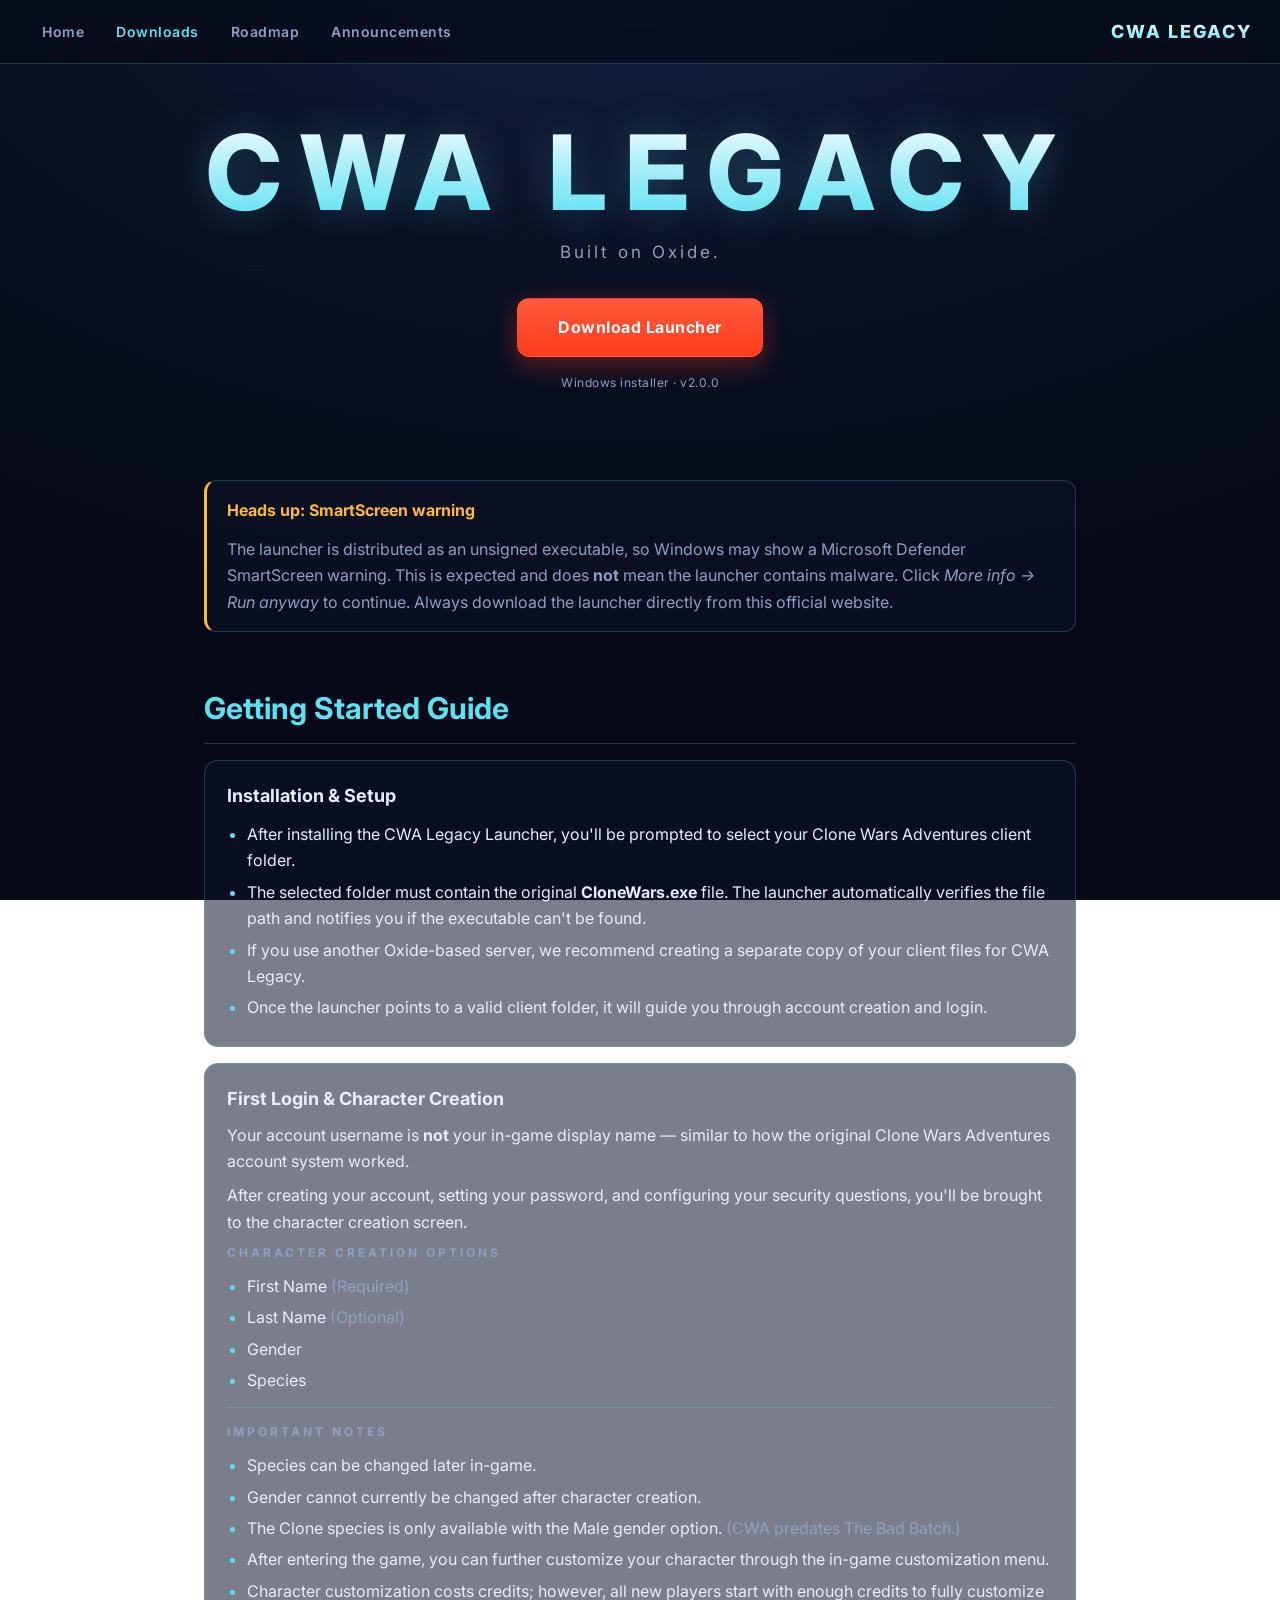
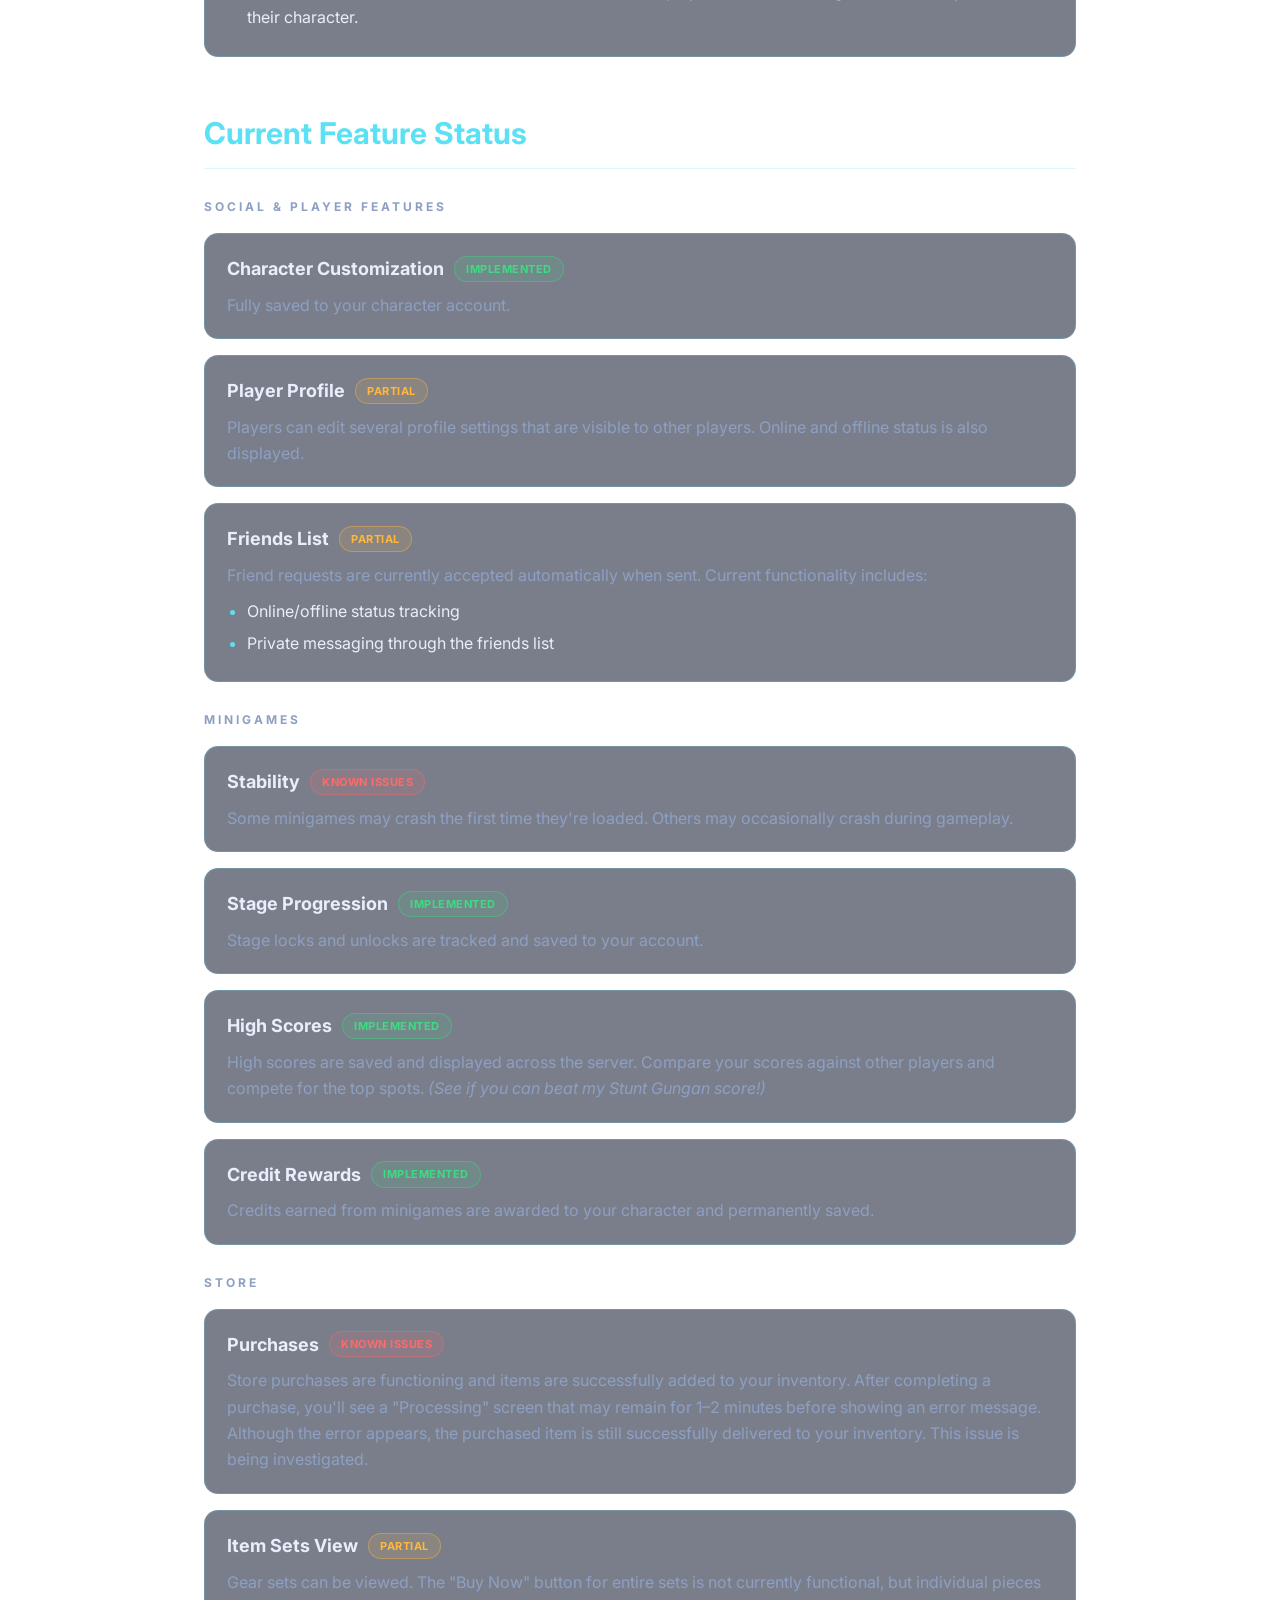
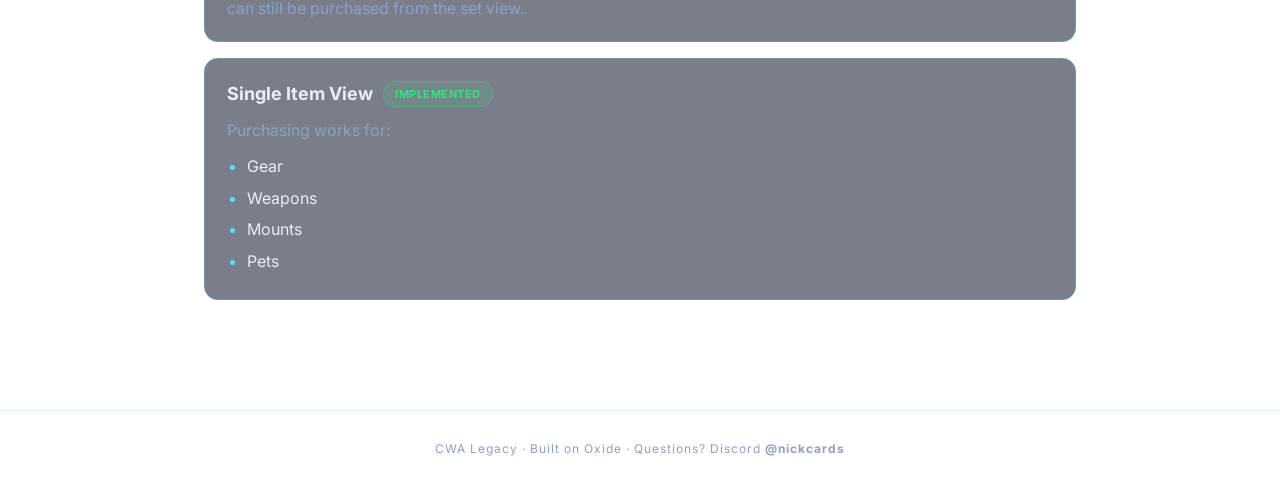
==== downloads/index.html @ 51a1f69b "Add files via upload" ====
<!DOCTYPE html>
<html lang="en">
  <head>
    <meta charset="UTF-8" />
    <meta name="viewport" content="width=device-width, initial-scale=1.0" />
    <title>Download — CWA Legacy</title>
    <meta
      name="description"
      content="Download the CWA Legacy Launcher and follow the getting-started guide to install, create your account, and start playing."
    />
    <link rel="preconnect" href="https://fonts.googleapis.com" />
    <link rel="preconnect" href="https://fonts.gstatic.com" crossorigin />
    <link
      href="https://fonts.googleapis.com/css2?family=Inter:wght@400;600;800&display=swap"
      rel="stylesheet"
    />
    <link rel="stylesheet" href="/styles.css" />
  </head>
  <body>
    <div class="starfield" aria-hidden="true"></div>

    <nav class="nav">
      <div class="nav-links">
        <a href="/">Home</a>
        <a href="/downloads/" class="active">Downloads</a>
        <a href="/roadmap/">Roadmap</a>
        <a href="/announcements/">Announcements</a>
      </div>
      <a class="brand" href="/">CWA LEGACY</a>
    </nav>

    <header class="hero">
      <h1 class="title">CWA LEGACY</h1>
      <p class="tagline">Built on Oxide.</p>
      <a
        class="btn"
        href="https://github.com/nickcards/CWA-Legacy/releases/latest/download/CWA-Legacy-Setup.exe"
        >Download Launcher</a
      >
      <p class="subtext">Windows installer &middot; v2.0.0</p>
    </header>

    <main class="page">
      <div class="notice">
        <h3>Heads up: SmartScreen warning</h3>
        <p class="muted">
          The launcher is distributed as an unsigned executable, so Windows may
          show a Microsoft Defender SmartScreen warning. This is expected and
          does <strong>not</strong> mean the launcher contains malware. Click
          <em>More info → Run anyway</em> to continue. Always download the
          launcher directly from this official website.
        </p>
      </div>

      <section class="section">
        <h2>Getting Started Guide</h2>

        <div class="card">
          <div class="card-head"><h3>Installation &amp; Setup</h3></div>
          <ul class="clean">
            <li>
              After installing the CWA Legacy Launcher, you'll be prompted to
              select your Clone Wars Adventures client folder.
            </li>
            <li>
              The selected folder must contain the original
              <strong>CloneWars.exe</strong> file. The launcher automatically
              verifies the file path and notifies you if the executable can't be
              found.
            </li>
            <li>
              If you use another Oxide-based server, we recommend creating a
              separate copy of your client files for CWA Legacy.
            </li>
            <li>
              Once the launcher points to a valid client folder, it will guide
              you through account creation and login.
            </li>
          </ul>
        </div>

        <div class="card">
          <div class="card-head"><h3>First Login &amp; Character Creation</h3></div>
          <p>
            Your account username is <strong>not</strong> your in-game display
            name — similar to how the original Clone Wars Adventures account
            system worked.
          </p>
          <p>
            After creating your account, setting your password, and configuring
            your security questions, you'll be brought to the character creation
            screen.
          </p>
          <p class="eyebrow" style="margin-bottom: 4px">Character Creation Options</p>
          <ul class="clean">
            <li>First Name <span class="muted">(Required)</span></li>
            <li>Last Name <span class="muted">(Optional)</span></li>
            <li>Gender</li>
            <li>Species</li>
          </ul>
          <hr class="divider" />
          <p class="eyebrow" style="margin-top: 4px; margin-bottom: 4px">Important Notes</p>
          <ul class="clean">
            <li>Species can be changed later in-game.</li>
            <li>Gender cannot currently be changed after character creation.</li>
            <li>
              The Clone species is only available with the Male gender option.
              <span class="muted">(CWA predates The Bad Batch.)</span>
            </li>
            <li>
              After entering the game, you can further customize your character
              through the in-game customization menu.
            </li>
            <li>
              Character customization costs credits; however, all new players
              start with enough credits to fully customize their character.
            </li>
          </ul>
        </div>
      </section>

      <section class="section">
        <h2>Current Feature Status</h2>

        <p class="eyebrow">Social &amp; Player Features</p>

        <div class="card">
          <div class="card-head">
            <h3>Character Customization</h3>
            <span class="badge ok">Implemented</span>
          </div>
          <p class="muted">Fully saved to your character account.</p>
        </div>

        <div class="card">
          <div class="card-head">
            <h3>Player Profile</h3>
            <span class="badge warn">Partial</span>
          </div>
          <p class="muted">
            Players can edit several profile settings that are visible to other
            players. Online and offline status is also displayed.
          </p>
        </div>

        <div class="card">
          <div class="card-head">
            <h3>Friends List</h3>
            <span class="badge warn">Partial</span>
          </div>
          <p class="muted">
            Friend requests are currently accepted automatically when sent.
            Current functionality includes:
          </p>
          <ul class="clean">
            <li>Online/offline status tracking</li>
            <li>Private messaging through the friends list</li>
          </ul>
        </div>

        <p class="eyebrow">Minigames</p>

        <div class="card">
          <div class="card-head">
            <h3>Stability</h3>
            <span class="badge bad">Known Issues</span>
          </div>
          <p class="muted">
            Some minigames may crash the first time they're loaded. Others may
            occasionally crash during gameplay.
          </p>
        </div>

        <div class="card">
          <div class="card-head">
            <h3>Stage Progression</h3>
            <span class="badge ok">Implemented</span>
          </div>
          <p class="muted">
            Stage locks and unlocks are tracked and saved to your account.
          </p>
        </div>

        <div class="card">
          <div class="card-head">
            <h3>High Scores</h3>
            <span class="badge ok">Implemented</span>
          </div>
          <p class="muted">
            High scores are saved and displayed across the server. Compare your
            scores against other players and compete for the top spots.
            <em>(See if you can beat my Stunt Gungan score!)</em>
          </p>
        </div>

        <div class="card">
          <div class="card-head">
            <h3>Credit Rewards</h3>
            <span class="badge ok">Implemented</span>
          </div>
          <p class="muted">
            Credits earned from minigames are awarded to your character and
            permanently saved.
          </p>
        </div>

        <p class="eyebrow">Store</p>

        <div class="card">
          <div class="card-head">
            <h3>Purchases</h3>
            <span class="badge bad">Known Issues</span>
          </div>
          <p class="muted">
            Store purchases are functioning and items are successfully added to
            your inventory. After completing a purchase, you'll see a
            "Processing" screen that may remain for 1–2 minutes before showing an
            error message. Although the error appears, the purchased item is
            still successfully delivered to your inventory. This issue is being
            investigated.
          </p>
        </div>

        <div class="card">
          <div class="card-head">
            <h3>Item Sets View</h3>
            <span class="badge warn">Partial</span>
          </div>
          <p class="muted">
            Gear sets can be viewed. The "Buy Now" button for entire sets is not
            currently functional, but individual pieces can still be purchased
            from the set view.
          </p>
        </div>

        <div class="card">
          <div class="card-head">
            <h3>Single Item View</h3>
            <span class="badge ok">Implemented</span>
          </div>
          <p class="muted">Purchasing works for:</p>
          <ul class="clean">
            <li>Gear</li>
            <li>Weapons</li>
            <li>Mounts</li>
            <li>Pets</li>
          </ul>
        </div>
      </section>
    </main>

    <footer class="footer">
      CWA Legacy &middot; Built on Oxide &middot; Questions? Discord
      <strong>@nickcards</strong>
    </footer>
  </body>
</html>
---- styles.css ----
:root {
  --bg-0: #060a16;
  --bg-1: #0b1226;
  --border: rgba(91, 225, 244, 0.22);
  --holo: #5be1f4;
  --republic: #ff3b1d;
  --text: #e8eefc;
  --muted: #8da0c4;
  --card: rgba(13, 20, 42, 0.55);
  --ok: #3ddc84;
  --warn: #ffb83d;
  --info: #5be1f4;
  --bad: #ff6a6a;
}

* {
  box-sizing: border-box;
}

html,
body {
  margin: 0;
}

body {
  color: var(--text);
  font-family: Inter, "Segoe UI", system-ui, Arial, sans-serif;
  background: radial-gradient(
      1200px 700px at 50% -10%,
      #16224a 0%,
      var(--bg-1) 45%,
      var(--bg-0) 100%
    )
    fixed;
  min-height: 100vh;
  line-height: 1.65;
}

/* Subtle starfield via layered radial dots. */
.starfield {
  position: fixed;
  inset: 0;
  pointer-events: none;
  opacity: 0.5;
  z-index: 0;
  background-image: radial-gradient(1.5px 1.5px at 20% 30%, #ffffff55, transparent),
    radial-gradient(1.5px 1.5px at 70% 60%, #ffffff44, transparent),
    radial-gradient(1px 1px at 40% 80%, #ffffff33, transparent),
    radial-gradient(1px 1px at 85% 25%, #ffffff33, transparent),
    radial-gradient(1.5px 1.5px at 55% 15%, #ffffff22, transparent);
}

/* ---------- Top navigation ---------- */
.nav {
  position: sticky;
  top: 0;
  z-index: 50;
  display: flex;
  align-items: center;
  justify-content: space-between;
  gap: 16px;
  padding: 12px 28px;
  background: rgba(6, 10, 22, 0.72);
  backdrop-filter: blur(10px);
  -webkit-backdrop-filter: blur(10px);
  border-bottom: 1px solid var(--border);
}

.nav-links {
  display: flex;
  gap: 4px;
  flex-wrap: wrap;
}

.nav-links a {
  color: var(--muted);
  text-decoration: none;
  font-weight: 600;
  font-size: 14px;
  letter-spacing: 0.5px;
  padding: 8px 14px;
  border-radius: 8px;
  transition: color 0.15s ease, background 0.15s ease;
}

.nav-links a:hover {
  color: var(--text);
  background: rgba(91, 225, 244, 0.08);
}

.nav-links a.active {
  color: var(--holo);
}

.brand {
  font-weight: 800;
  letter-spacing: 2px;
  font-size: 18px;
  text-decoration: none;
  white-space: nowrap;
  background: linear-gradient(180deg, #ffffff, var(--holo));
  -webkit-background-clip: text;
  background-clip: text;
  color: transparent;
}

/* ---------- Layout ---------- */
.page {
  position: relative;
  z-index: 1;
  max-width: 920px;
  margin: 0 auto;
  padding: 40px 24px 110px;
  animation: rise 0.6s ease-out both;
}

.hero {
  position: relative;
  z-index: 1;
  text-align: center;
  padding: 56px 24px 28px;
  animation: rise 0.6s ease-out both;
}

.title {
  margin: 0;
  font-size: clamp(48px, 12vw, 104px);
  letter-spacing: clamp(6px, 2.2vw, 18px);
  font-weight: 800;
  line-height: 1;
  background: linear-gradient(180deg, #ffffff, var(--holo));
  -webkit-background-clip: text;
  background-clip: text;
  color: transparent;
  text-shadow: 0 0 40px rgba(91, 225, 244, 0.25);
}

.tagline {
  margin: 14px 0 0;
  font-size: clamp(13px, 2.5vw, 17px);
  letter-spacing: 3px;
  color: var(--muted);
}

h1.page-title {
  font-size: clamp(32px, 6vw, 52px);
  font-weight: 800;
  line-height: 1.1;
  margin: 0 0 6px;
  background: linear-gradient(180deg, #ffffff, var(--holo));
  -webkit-background-clip: text;
  background-clip: text;
  color: transparent;
}

.lead {
  font-size: clamp(15px, 2.2vw, 18px);
  color: #c4d2ef;
  max-width: 760px;
}

.hero .lead {
  margin-left: auto;
  margin-right: auto;
}

/* ---------- Sections & cards ---------- */
.section {
  margin-top: 52px;
}

.section > h2 {
  font-size: clamp(22px, 3.5vw, 30px);
  color: var(--holo);
  margin: 0 0 4px;
  padding-bottom: 10px;
  border-bottom: 1px solid var(--border);
}

.eyebrow {
  text-transform: uppercase;
  letter-spacing: 3px;
  font-size: 12px;
  font-weight: 700;
  color: var(--muted);
  margin: 28px 0 8px;
}

.card {
  background: var(--card);
  border: 1px solid var(--border);
  border-radius: 14px;
  padding: 20px 22px;
  margin-top: 16px;
}

.card-head {
  display: flex;
  align-items: center;
  flex-wrap: wrap;
  gap: 10px;
  margin-bottom: 6px;
}

.card h3 {
  margin: 0;
  font-size: 18px;
}

.card p {
  margin: 8px 0 0;
}

p {
  margin: 12px 0 0;
}

ul.clean {
  margin: 10px 0 0;
  padding-left: 20px;
}

ul.clean li {
  margin: 5px 0;
}

ul.clean li::marker {
  color: var(--holo);
}

.muted {
  color: var(--muted);
}

.divider {
  height: 1px;
  background: var(--border);
  border: 0;
  margin: 14px 0;
}

/* ---------- Badges ---------- */
.badge {
  display: inline-block;
  font-size: 11px;
  font-weight: 700;
  padding: 3px 11px;
  border-radius: 999px;
  letter-spacing: 0.5px;
  text-transform: uppercase;
  white-space: nowrap;
}

.badge.ok {
  color: var(--ok);
  background: rgba(61, 220, 132, 0.12);
  border: 1px solid rgba(61, 220, 132, 0.4);
}

.badge.warn {
  color: var(--warn);
  background: rgba(255, 184, 61, 0.12);
  border: 1px solid rgba(255, 184, 61, 0.4);
}

.badge.info {
  color: var(--info);
  background: rgba(91, 225, 244, 0.1);
  border: 1px solid rgba(91, 225, 244, 0.4);
}

.badge.bad {
  color: var(--bad);
  background: rgba(255, 106, 106, 0.12);
  border: 1px solid rgba(255, 106, 106, 0.4);
}

/* ---------- Buttons ---------- */
.btn {
  display: inline-block;
  margin-top: 32px;
  padding: 15px 40px;
  border-radius: 12px;
  border: 1px solid transparent;
  background: linear-gradient(180deg, #ff5a3c, var(--republic));
  color: #fff;
  font-size: 16px;
  font-weight: 700;
  letter-spacing: 0.5px;
  text-decoration: none;
  cursor: pointer;
  box-shadow: 0 8px 26px rgba(255, 59, 29, 0.35);
  transition: transform 0.08s ease, box-shadow 0.15s ease;
}

.btn:hover {
  box-shadow: 0 10px 34px rgba(255, 59, 29, 0.55);
}

.btn:active {
  transform: translateY(1px);
}

.btn.ghost {
  background: transparent;
  border: 1px solid var(--border);
  color: var(--text);
  box-shadow: none;
}

.btn.ghost:hover {
  background: rgba(91, 225, 244, 0.08);
  box-shadow: none;
}

.btn-row {
  display: flex;
  gap: 14px;
  flex-wrap: wrap;
  justify-content: center;
  margin-top: 24px;
}

.btn-row .btn {
  margin-top: 0;
}

.subtext {
  margin: 16px 0 0;
  font-size: 12px;
  letter-spacing: 0.5px;
  color: var(--muted);
}

/* ---------- Highlight / notice banners ---------- */
.pill {
  display: inline-flex;
  align-items: center;
  gap: 8px;
  padding: 6px 16px;
  border-radius: 999px;
  font-size: 13px;
  font-weight: 700;
  letter-spacing: 1px;
  text-transform: uppercase;
  color: var(--ok);
  background: rgba(61, 220, 132, 0.1);
  border: 1px solid rgba(61, 220, 132, 0.4);
  text-decoration: none;
}

.pill .dot {
  width: 8px;
  height: 8px;
  border-radius: 50%;
  background: var(--ok);
  box-shadow: 0 0 10px var(--ok);
}

.notice {
  margin-top: 20px;
  padding: 16px 20px;
  border-radius: 12px;
  border: 1px solid var(--border);
  background: var(--card);
  border-left: 3px solid var(--warn);
}

.notice.alpha {
  border-left-color: var(--info);
}

.notice h3 {
  margin: 0 0 4px;
  font-size: 16px;
  color: var(--warn);
}

.notice.alpha h3 {
  color: var(--info);
}

/* ---------- Footer ---------- */
.footer {
  position: relative;
  z-index: 1;
  text-align: center;
  padding: 28px 16px 36px;
  font-size: 12px;
  letter-spacing: 1px;
  color: var(--muted);
  border-top: 1px solid var(--border);
}

.footer a {
  color: var(--holo);
  text-decoration: none;
}

@keyframes rise {
  from {
    opacity: 0;
    transform: translateY(12px);
  }
  to {
    opacity: 1;
    transform: translateY(0);
  }
}

@media (max-width: 560px) {
  .nav {
    padding: 10px 16px;
  }
  .nav-links a {
    padding: 6px 10px;
    font-size: 13px;
  }
  .brand {
    font-size: 15px;
  }
}
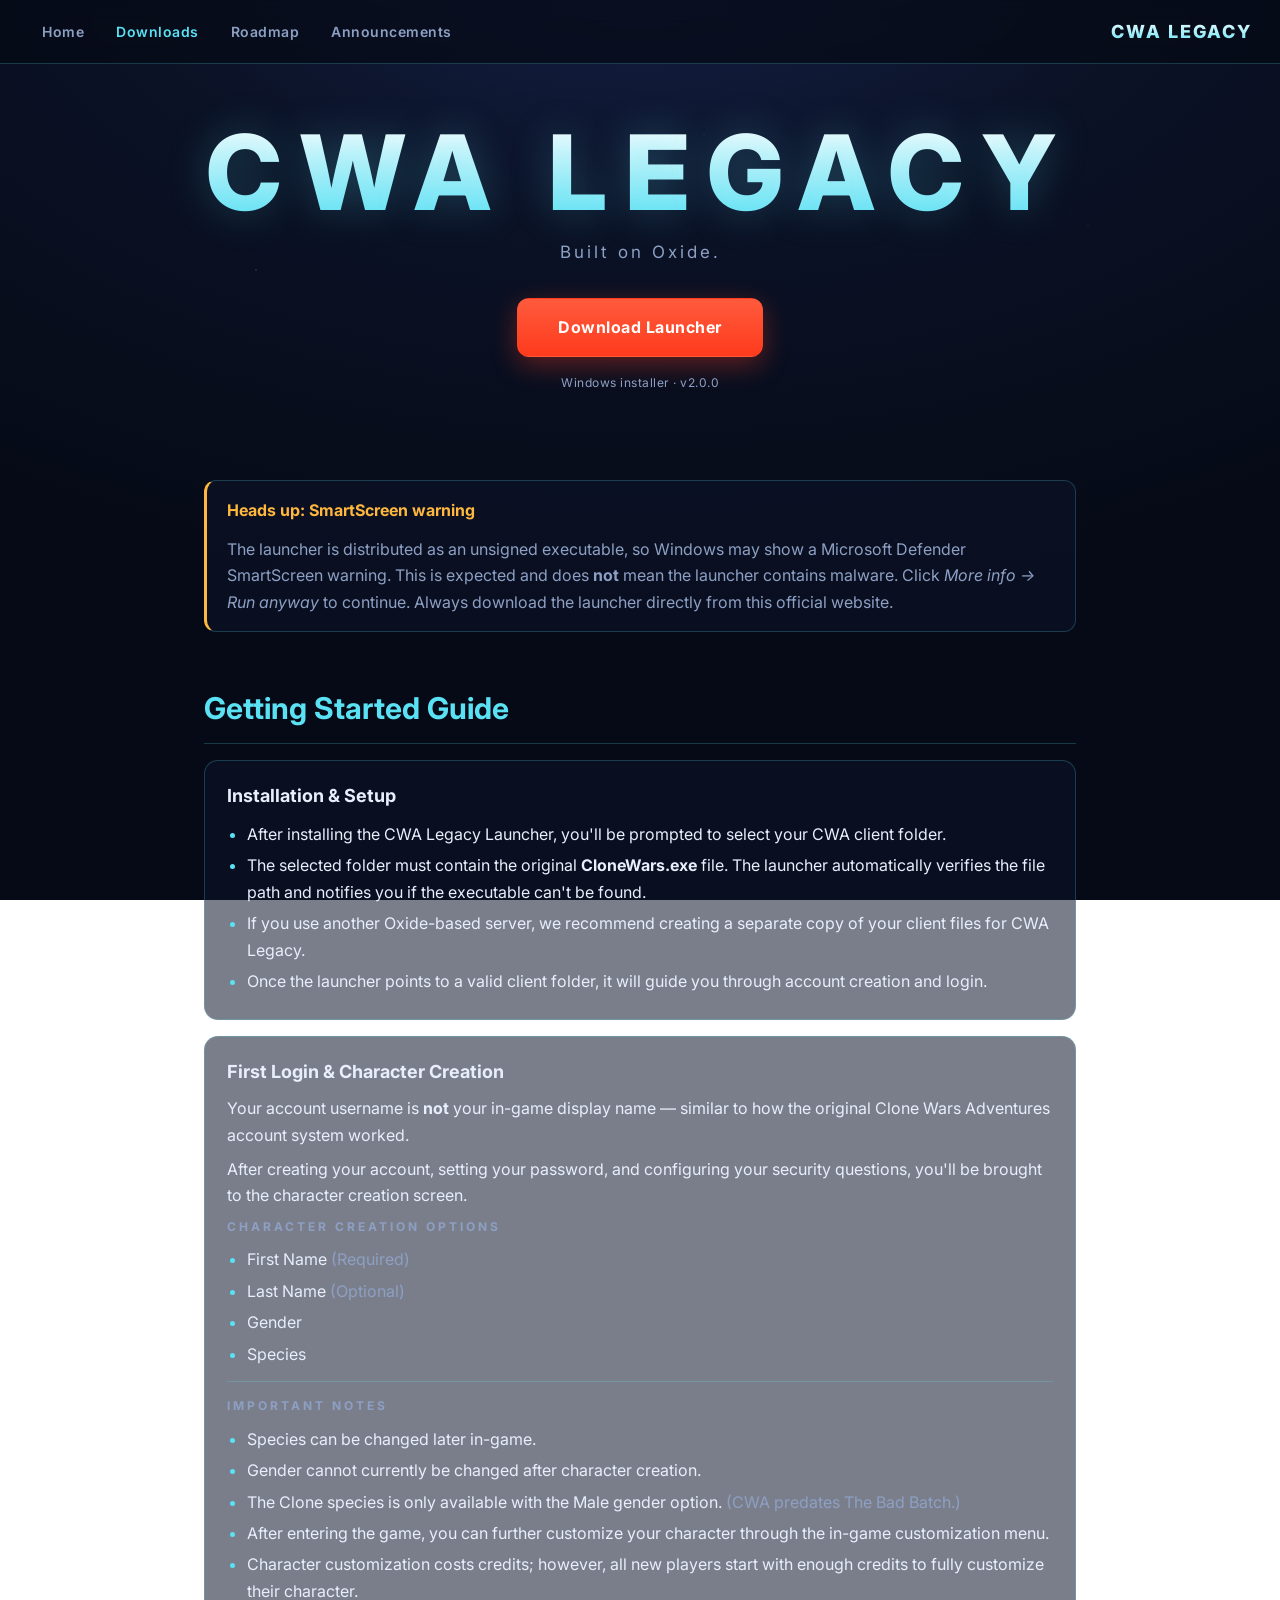
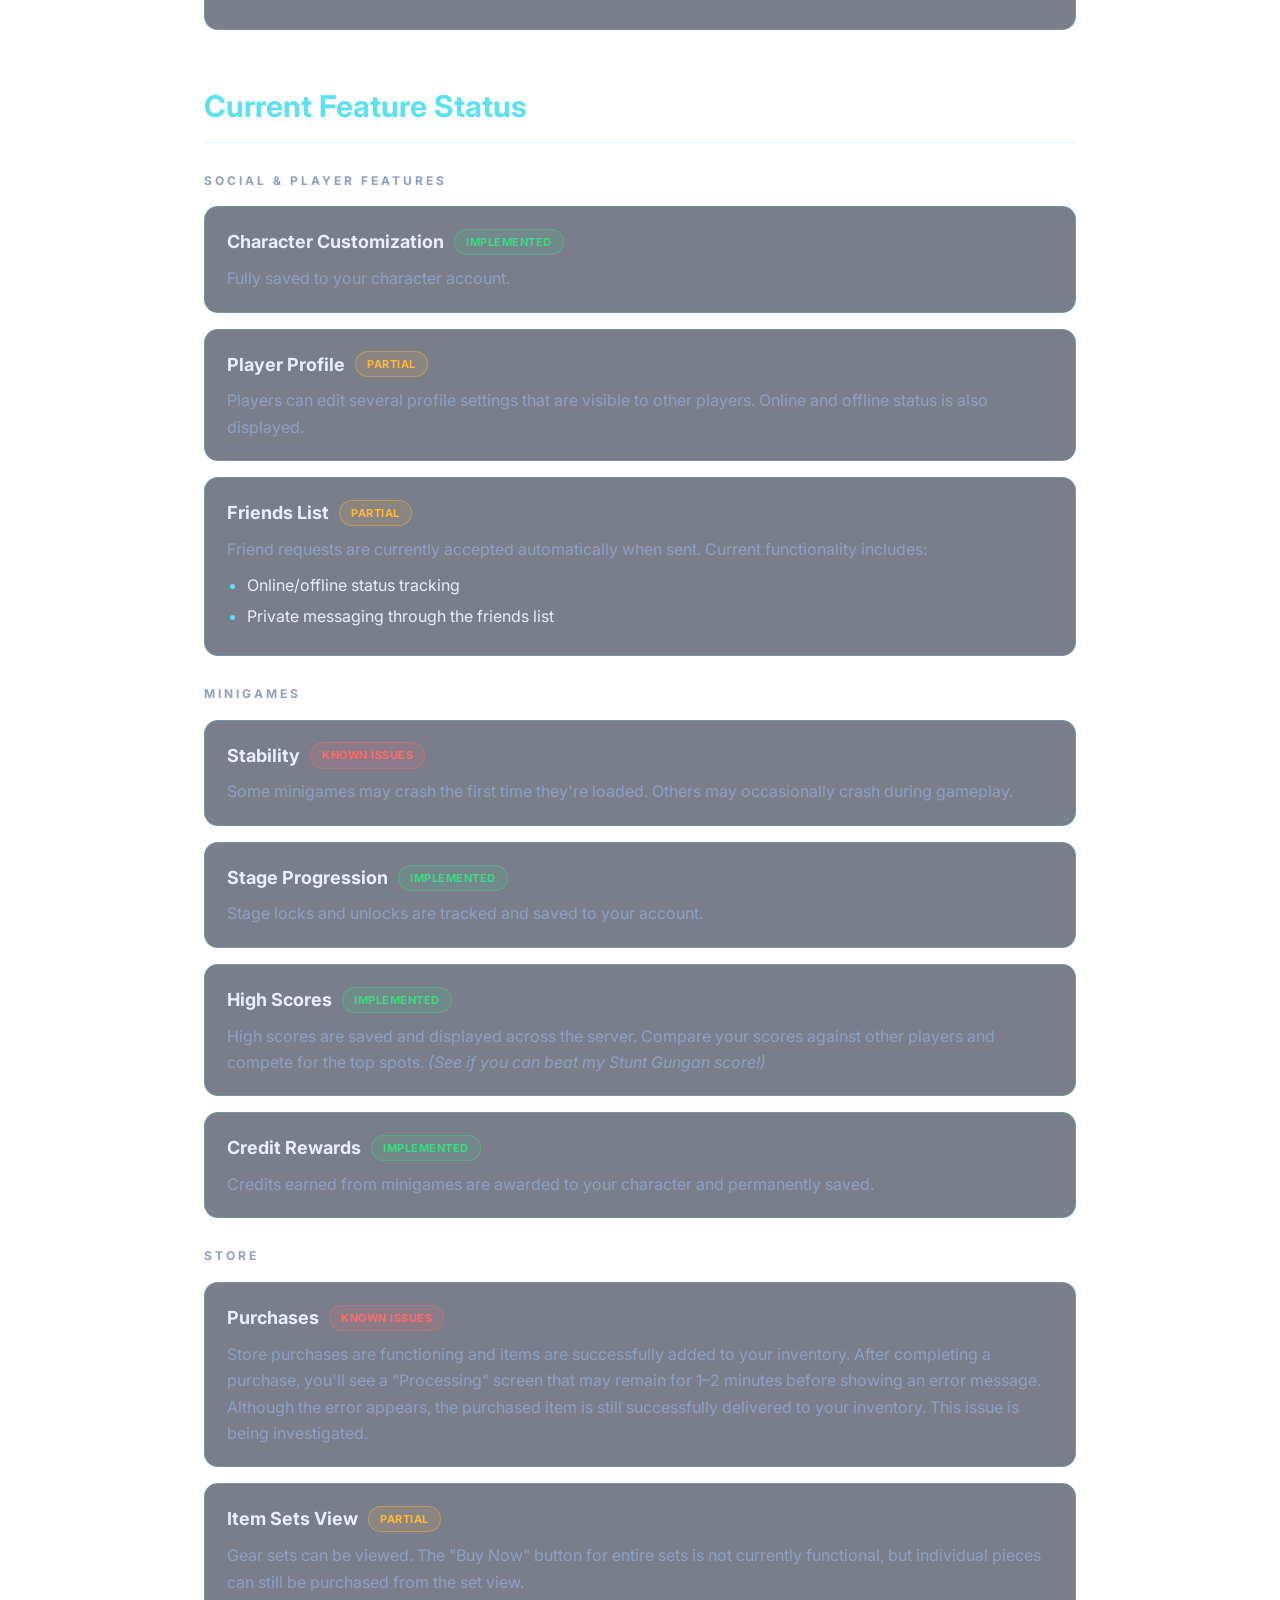
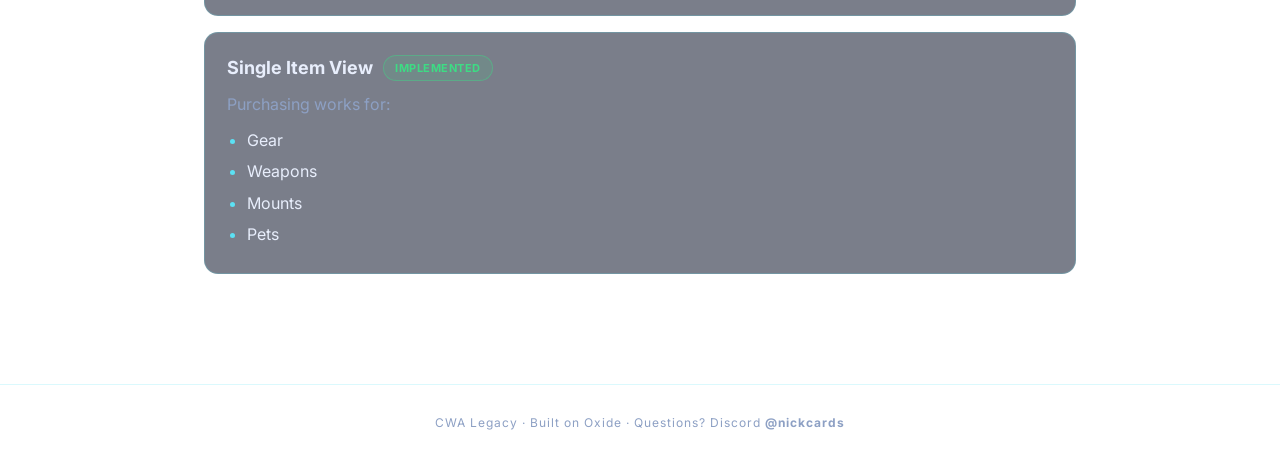
==== commit d3a95072: "Update index.html" ====
--- a/downloads/index.html
+++ b/downloads/index.html
@@ -60,7 +60,7 @@
           <ul class="clean">
             <li>
               After installing the CWA Legacy Launcher, you'll be prompted to
-              select your Clone Wars Adventures client folder.
+              select your CWA client folder.
             </li>
             <li>
               The selected folder must contain the original
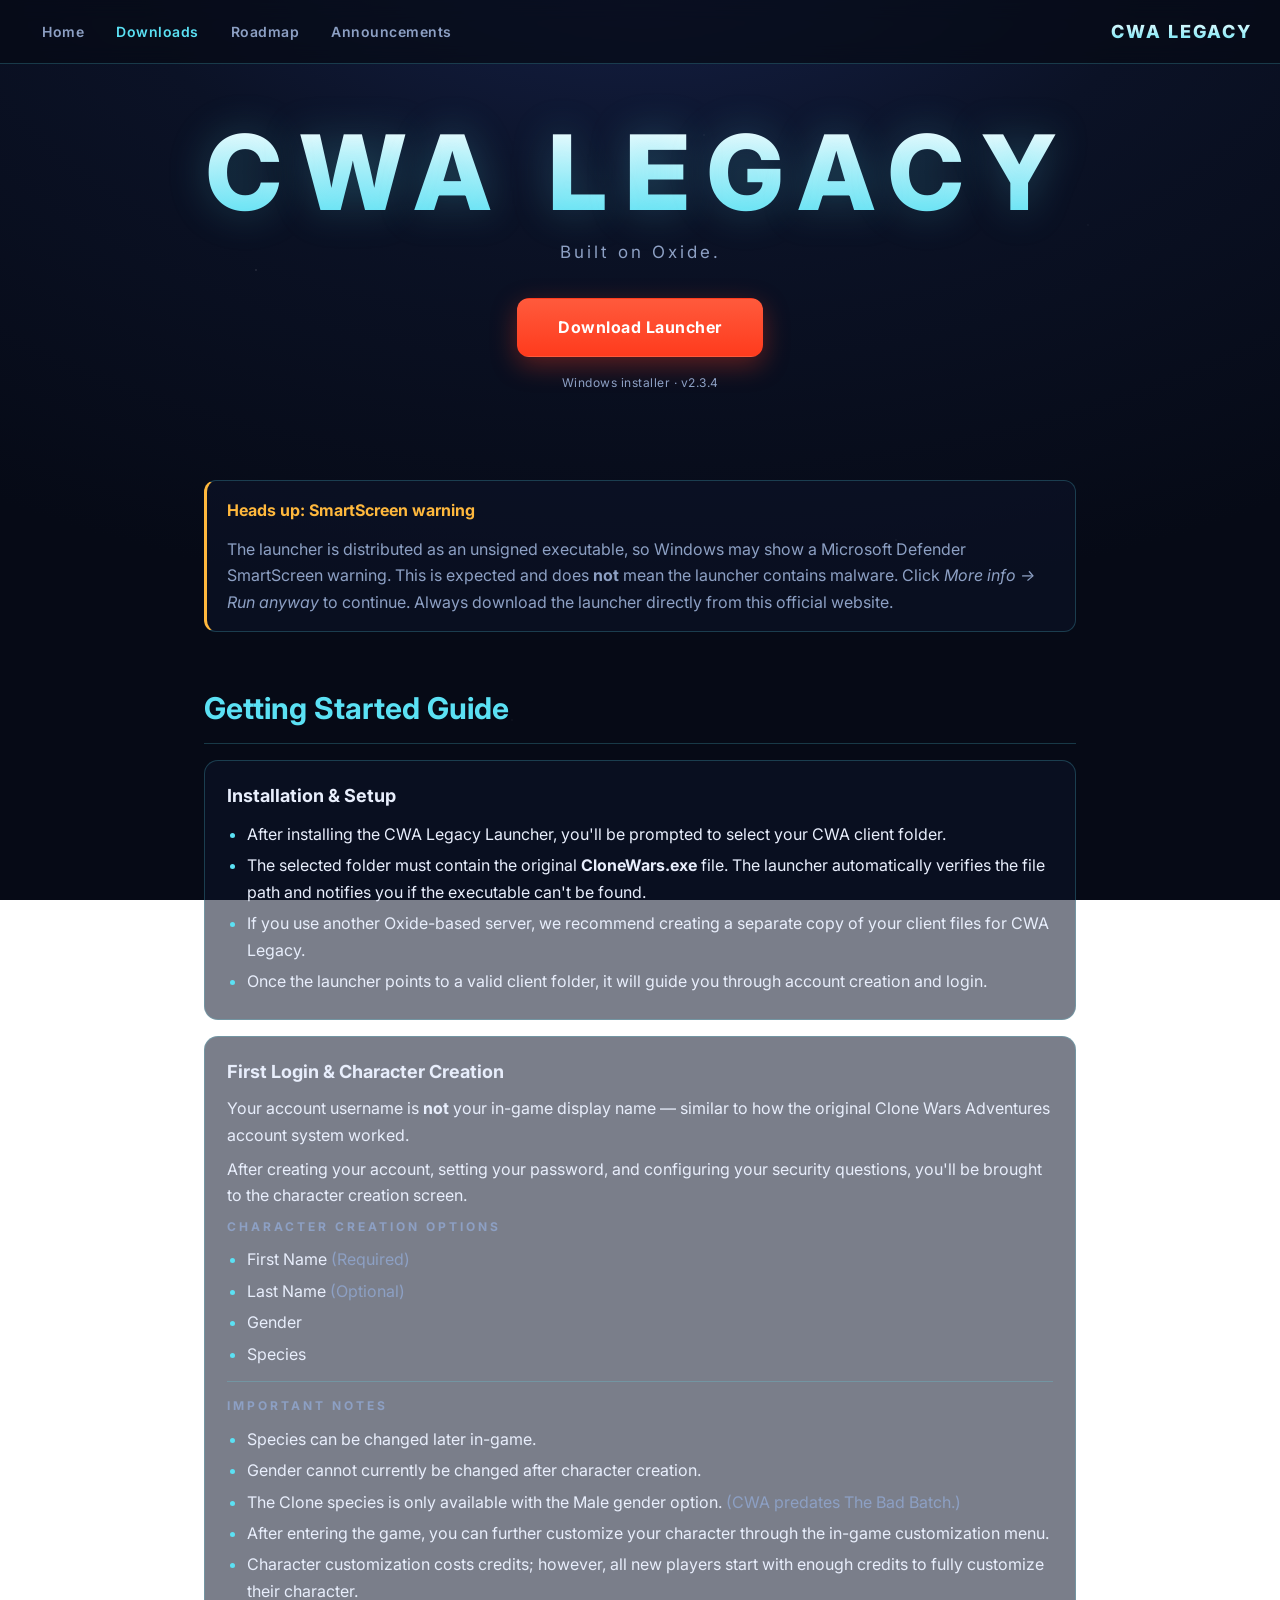
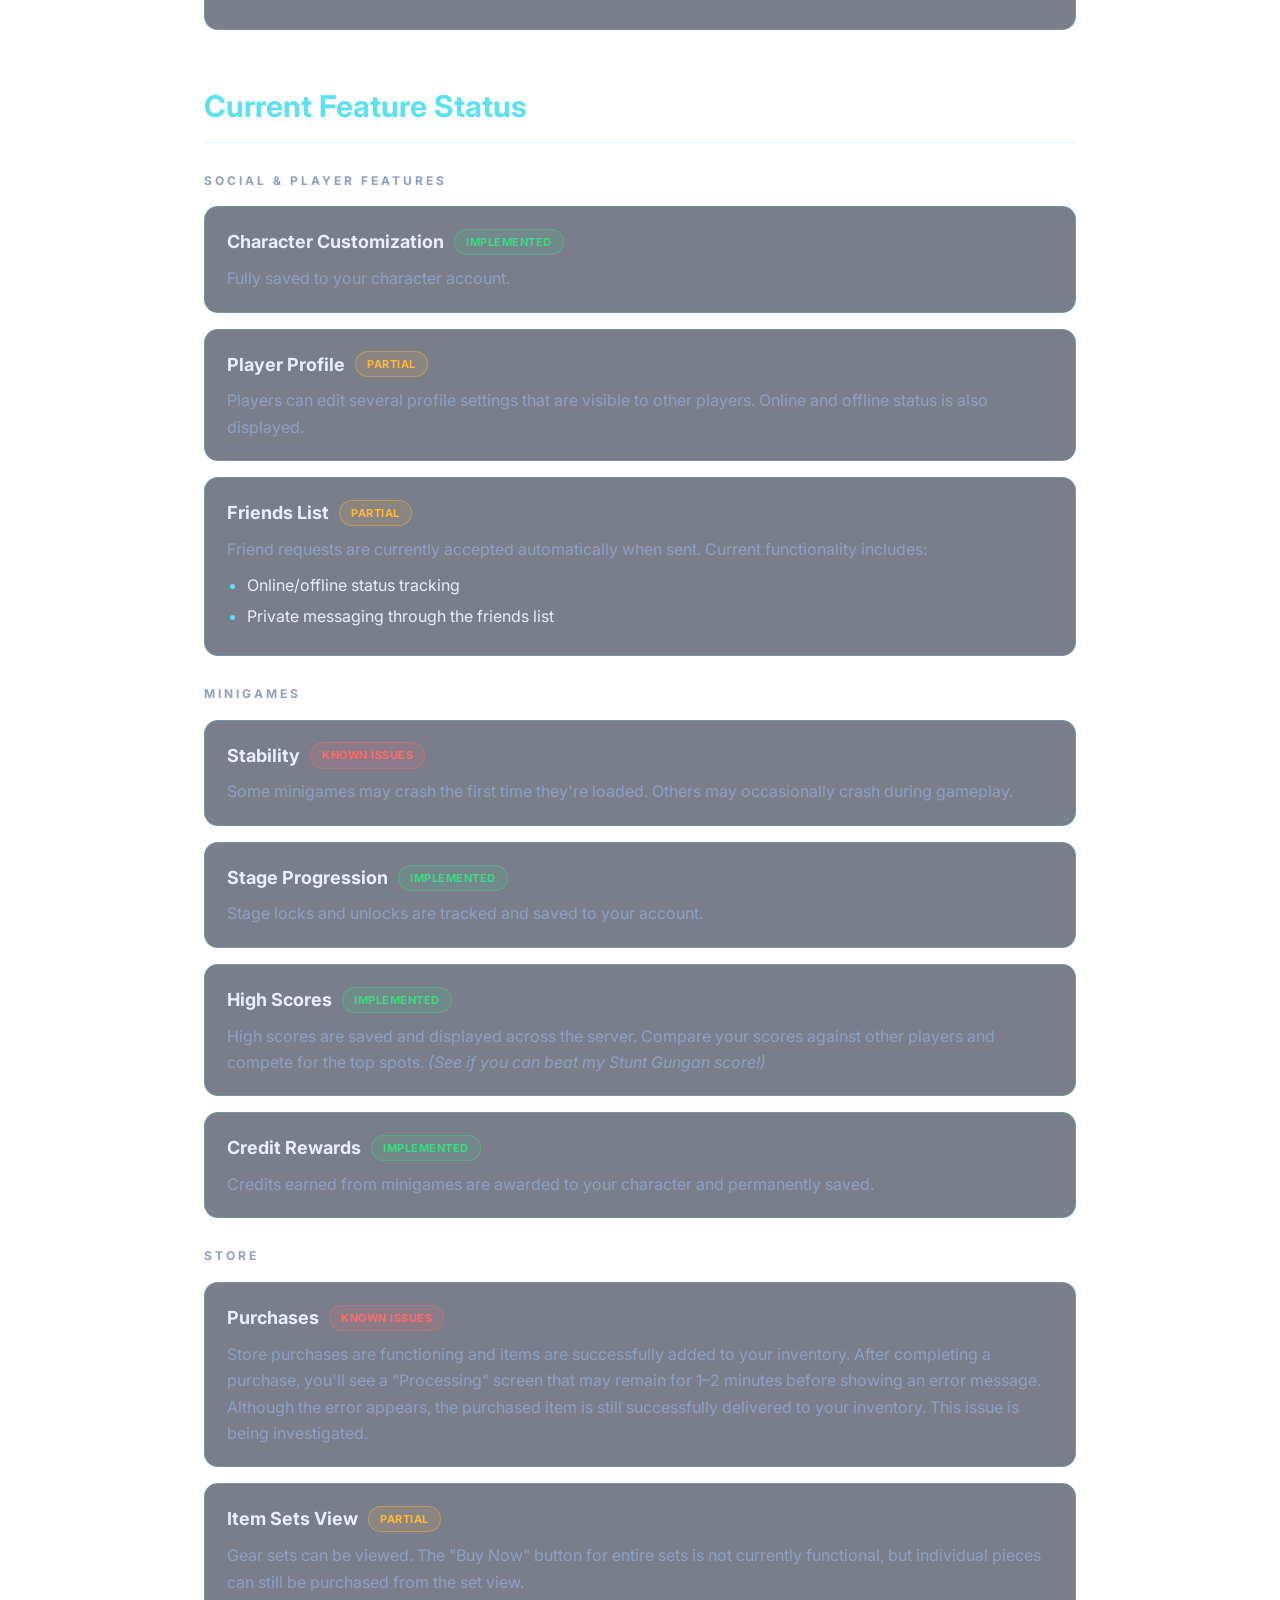
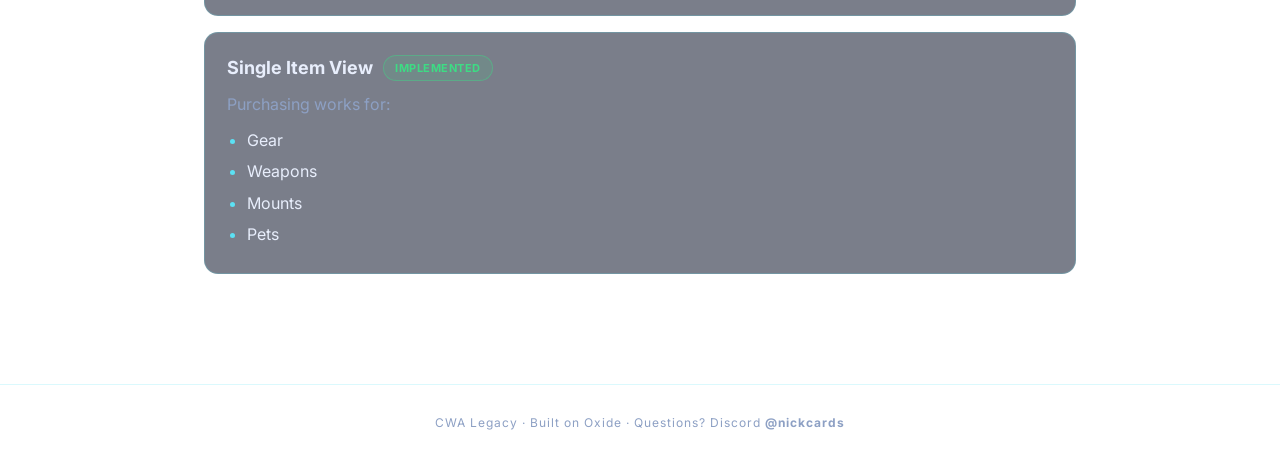
==== commit 3b7ec570: "Update index.html" ====
--- a/downloads/index.html
+++ b/downloads/index.html
@@ -37,7 +37,7 @@
         href="https://github.com/nickcards/CWA-Legacy/releases/latest/download/CWA-Legacy-Setup.exe"
         >Download Launcher</a
       >
-      <p class="subtext">Windows installer &middot; v2.0.0</p>
+      <p class="subtext">Windows installer &middot; v2.3.4</p>
     </header>
 
     <main class="page">
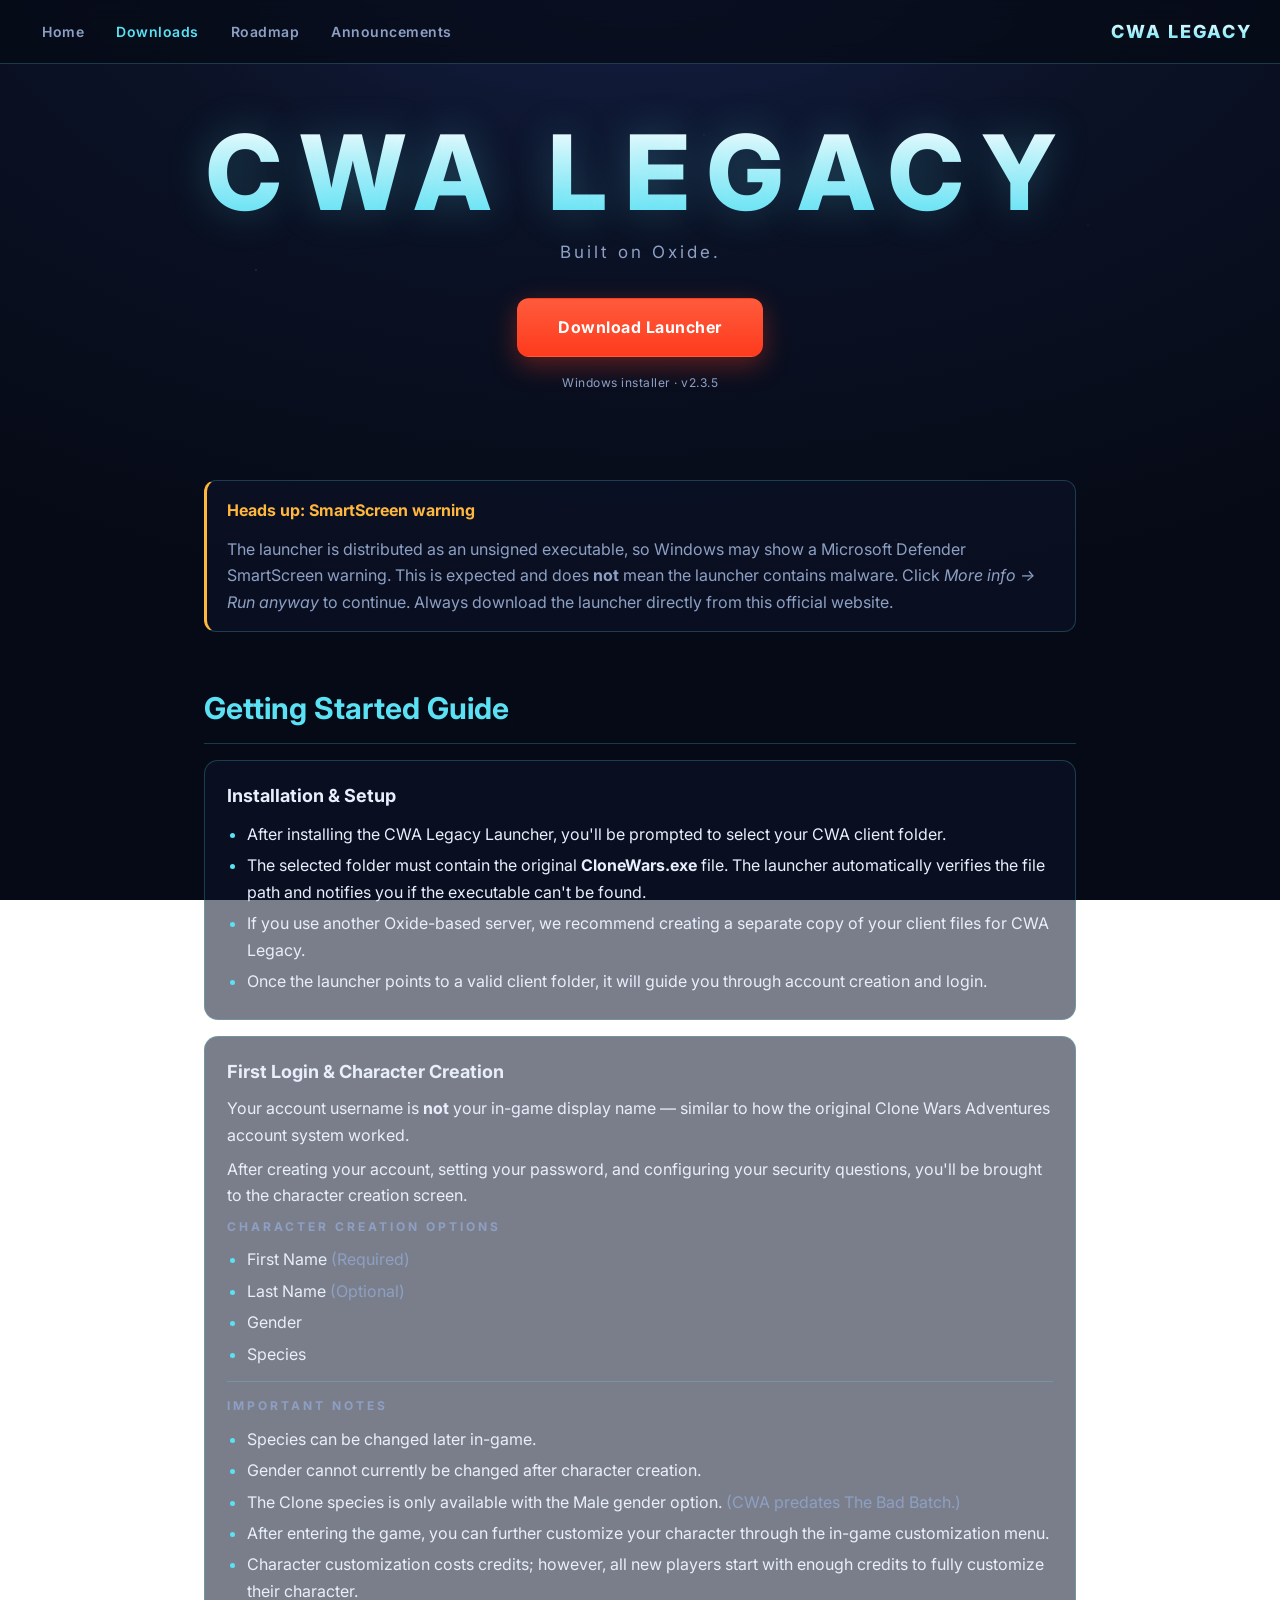
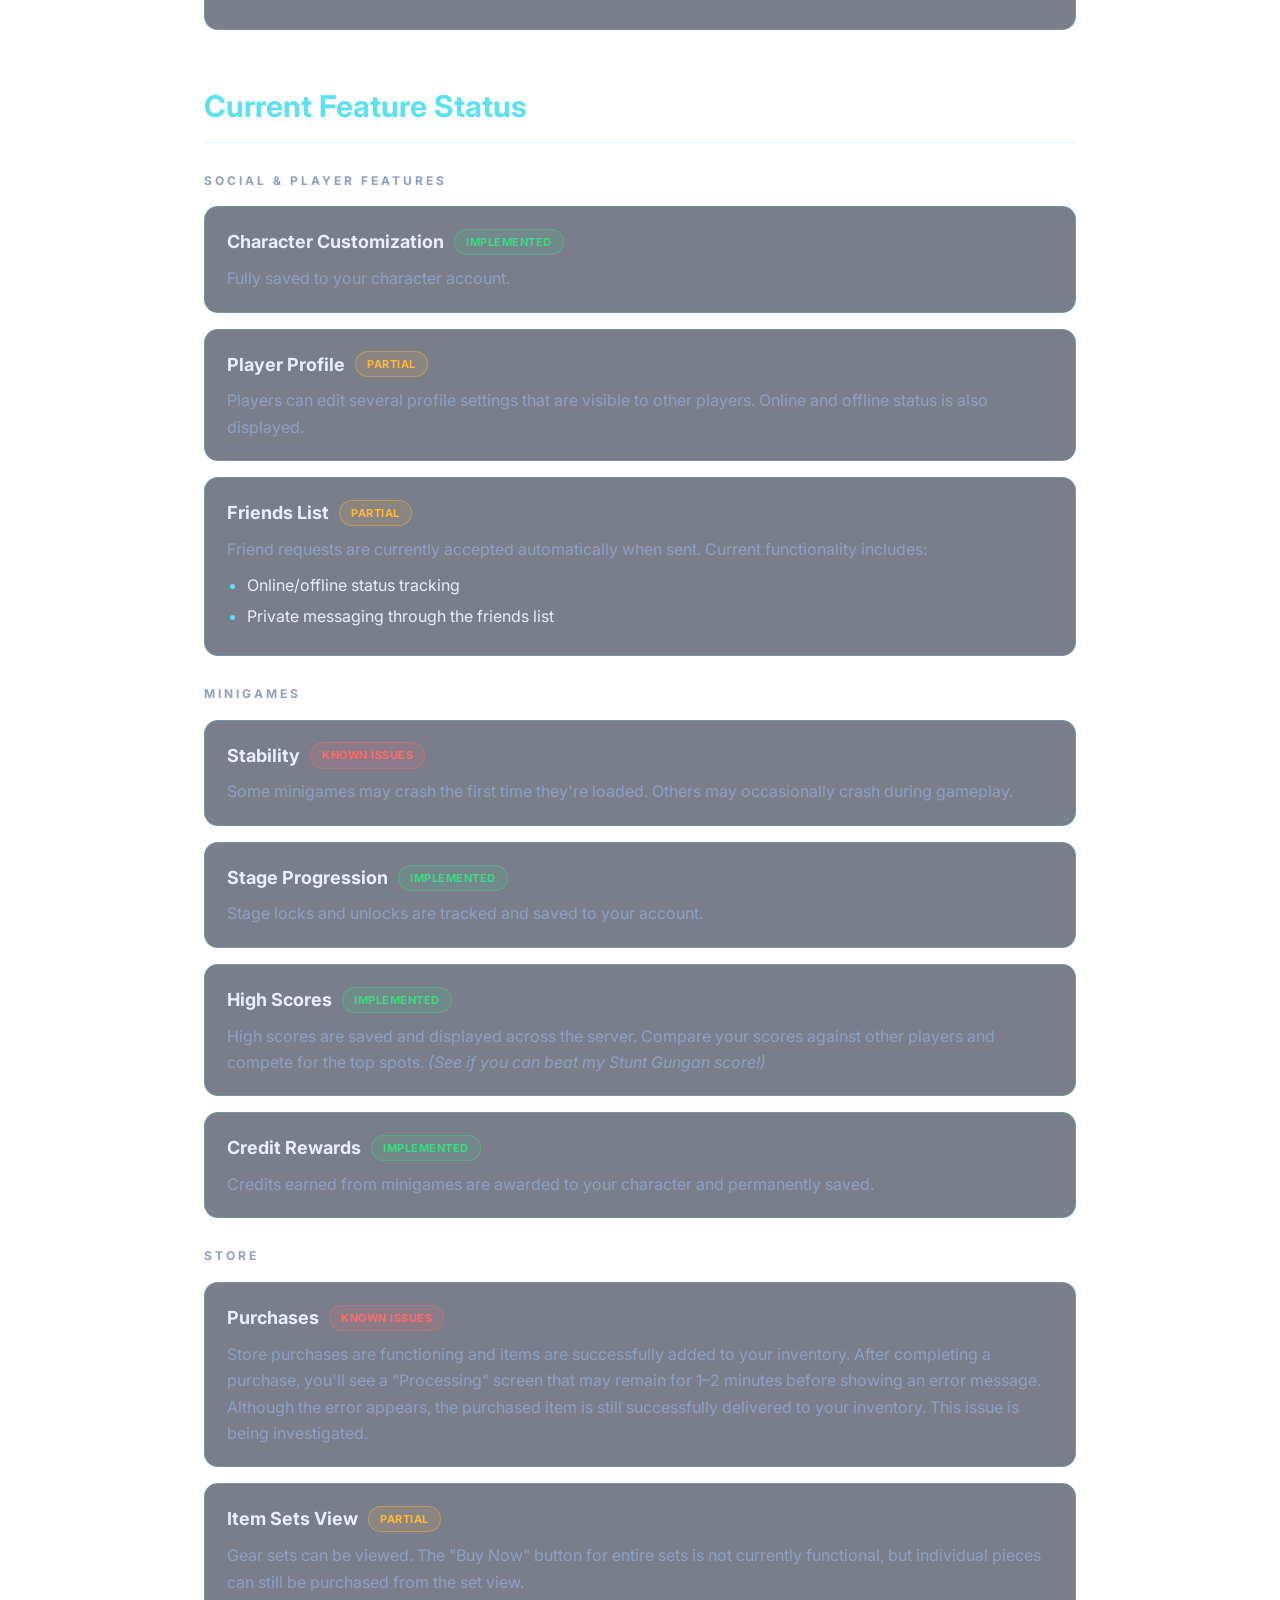
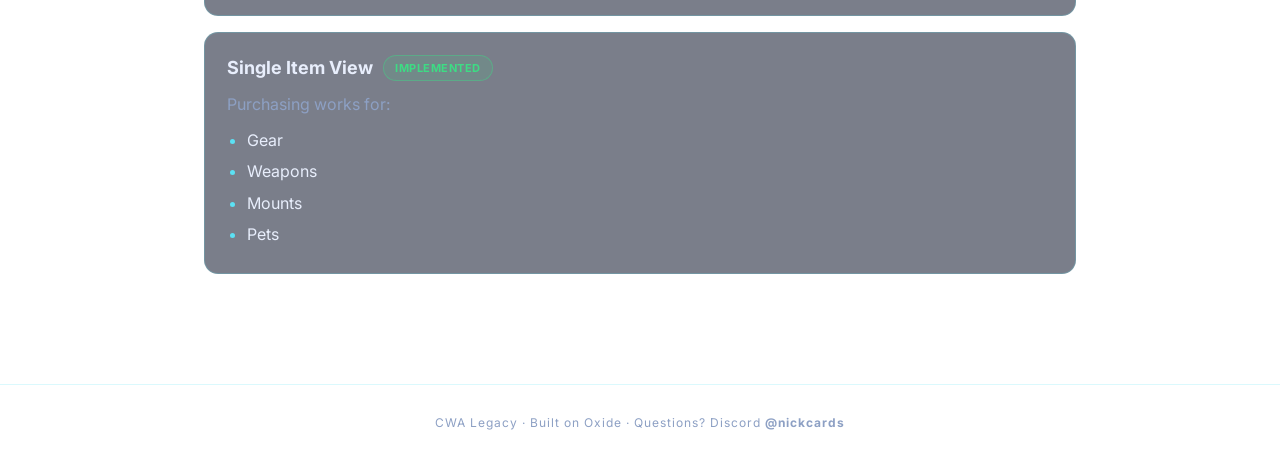
==== commit f8becc9f: "Update index.html" ====
--- a/downloads/index.html
+++ b/downloads/index.html
@@ -37,7 +37,7 @@
         href="https://github.com/nickcards/CWA-Legacy/releases/latest/download/CWA-Legacy-Setup.exe"
         >Download Launcher</a
       >
-      <p class="subtext">Windows installer &middot; v2.3.4</p>
+      <p class="subtext">Windows installer &middot; v2.3.5</p>
     </header>
 
     <main class="page">
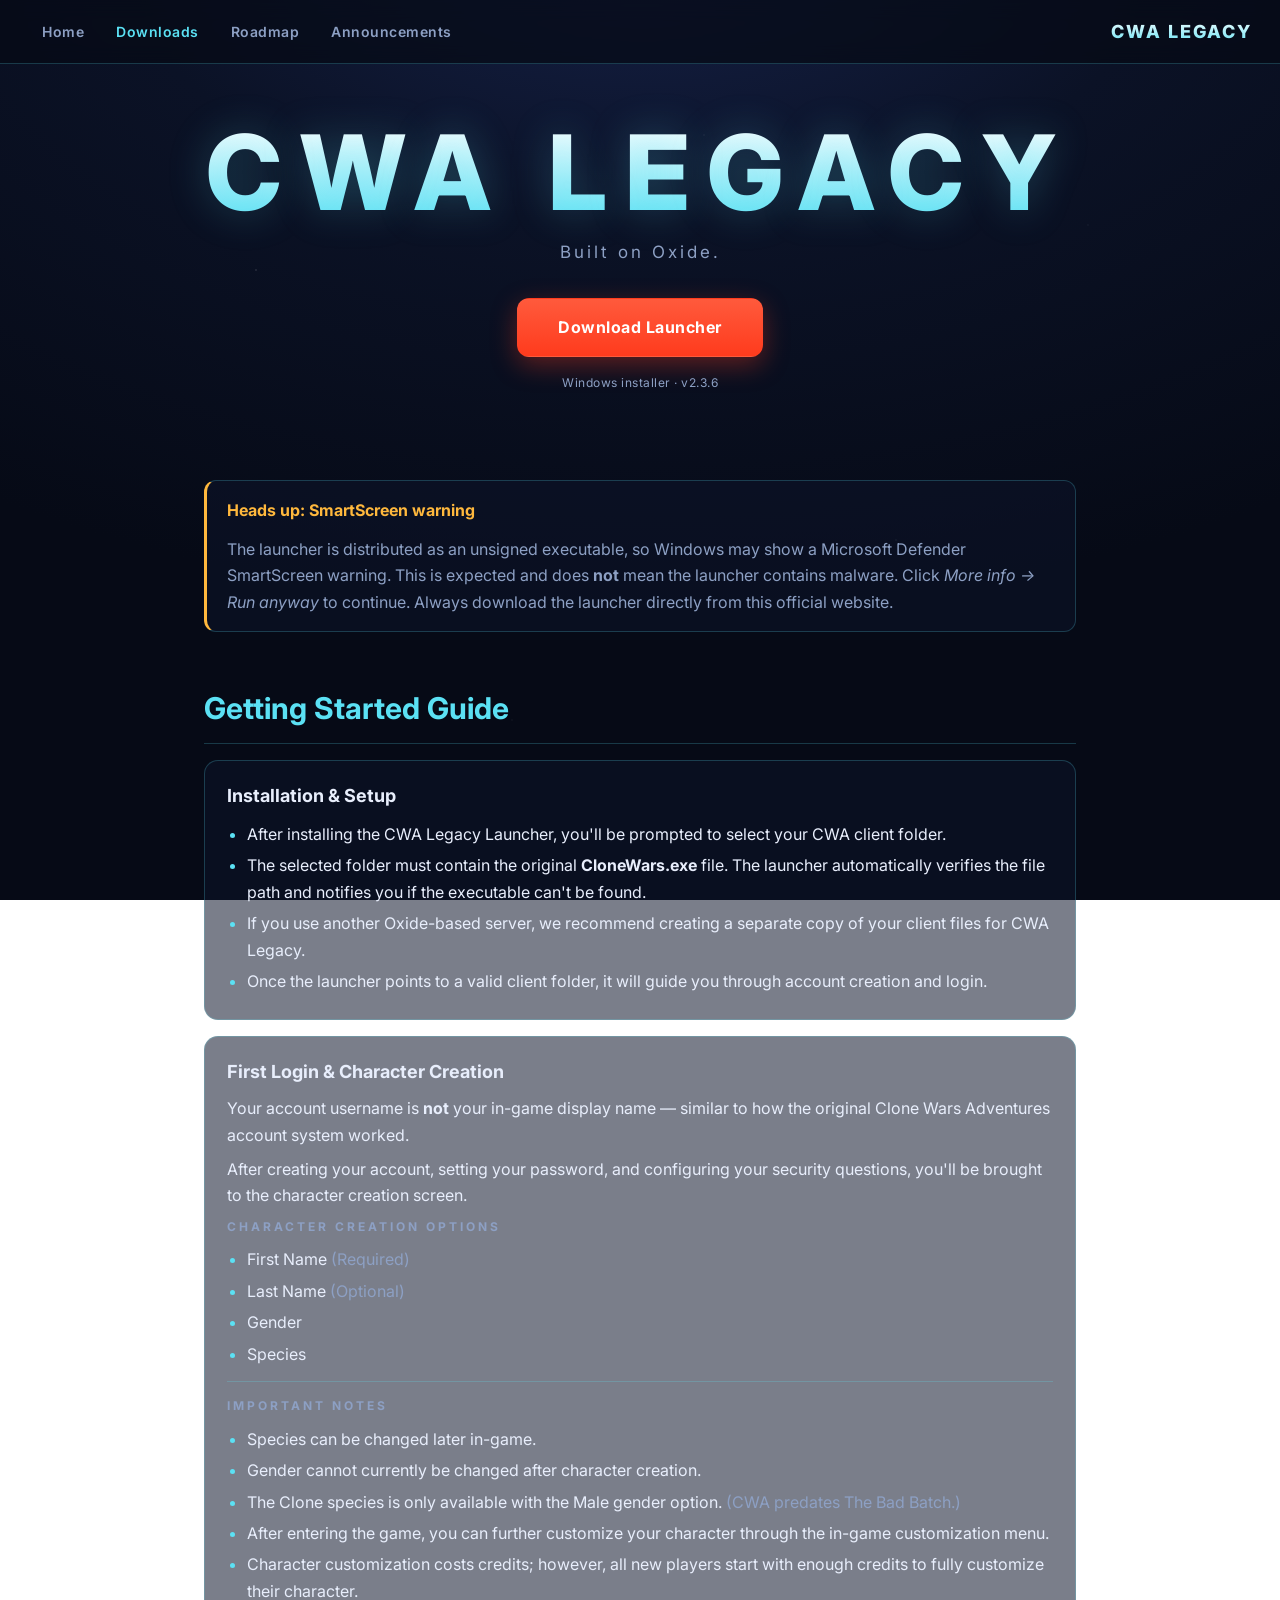
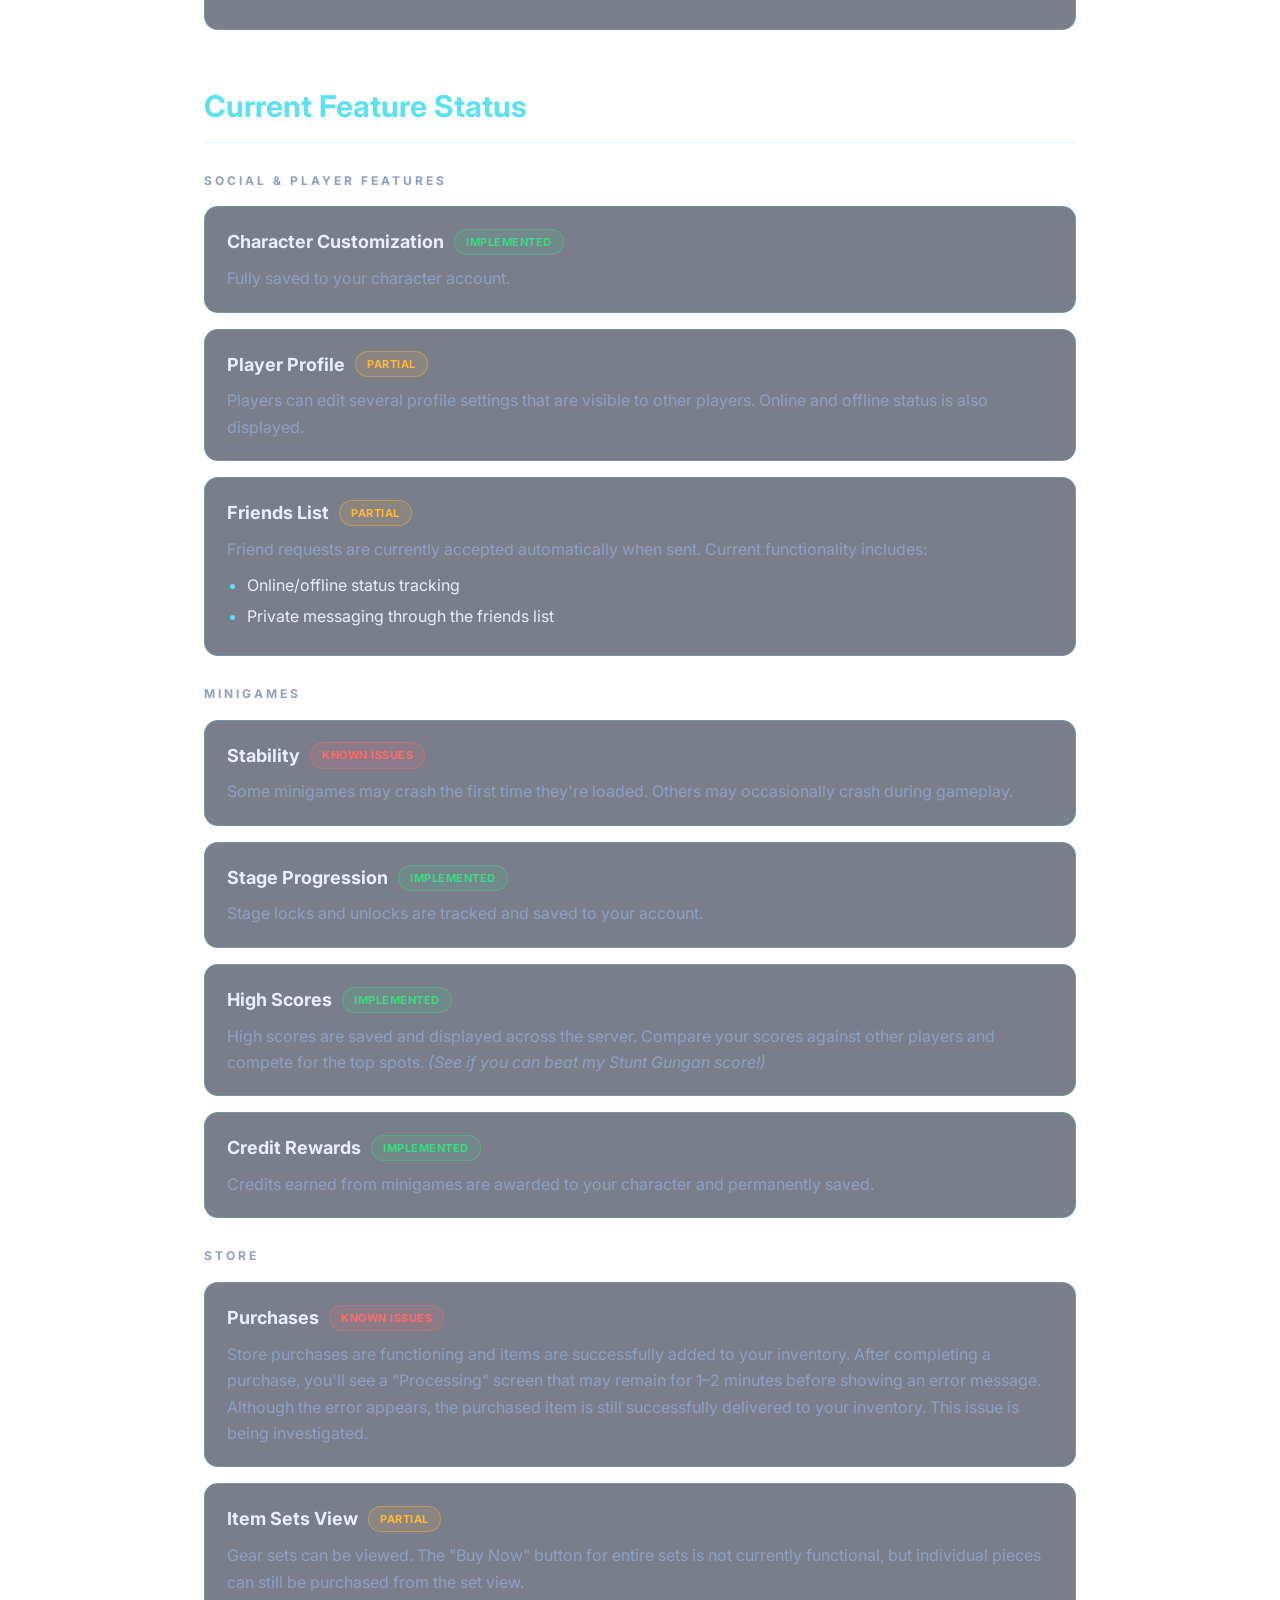
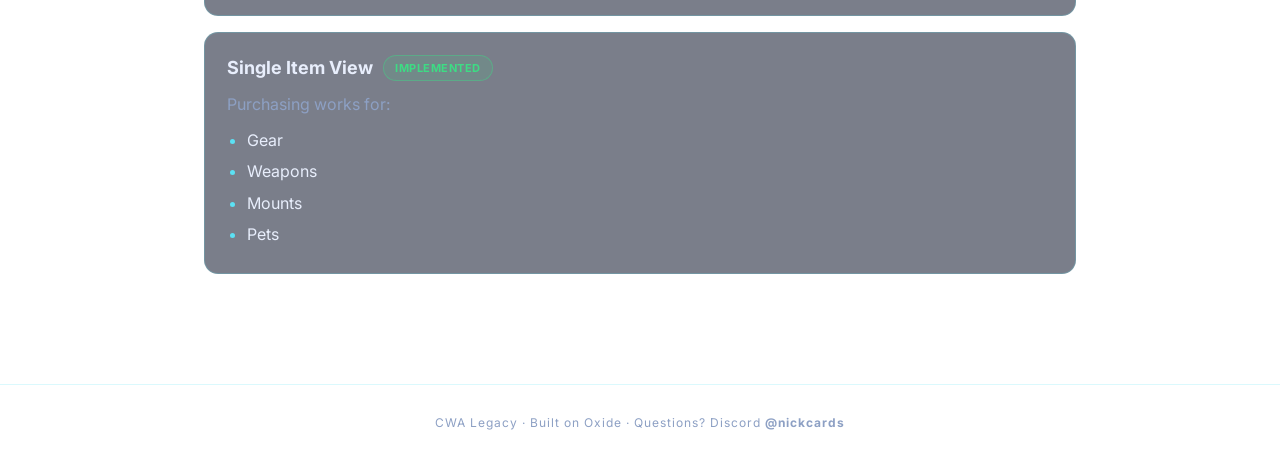
==== commit 7e60db30: "Update index.html Updated Launcher" ====
--- a/downloads/index.html
+++ b/downloads/index.html
@@ -37,7 +37,7 @@
         href="https://github.com/nickcards/CWA-Legacy/releases/latest/download/CWA-Legacy-Setup.exe"
         >Download Launcher</a
       >
-      <p class="subtext">Windows installer &middot; v2.3.5</p>
+      <p class="subtext">Windows installer &middot; v2.3.6</p>
     </header>
 
     <main class="page">
